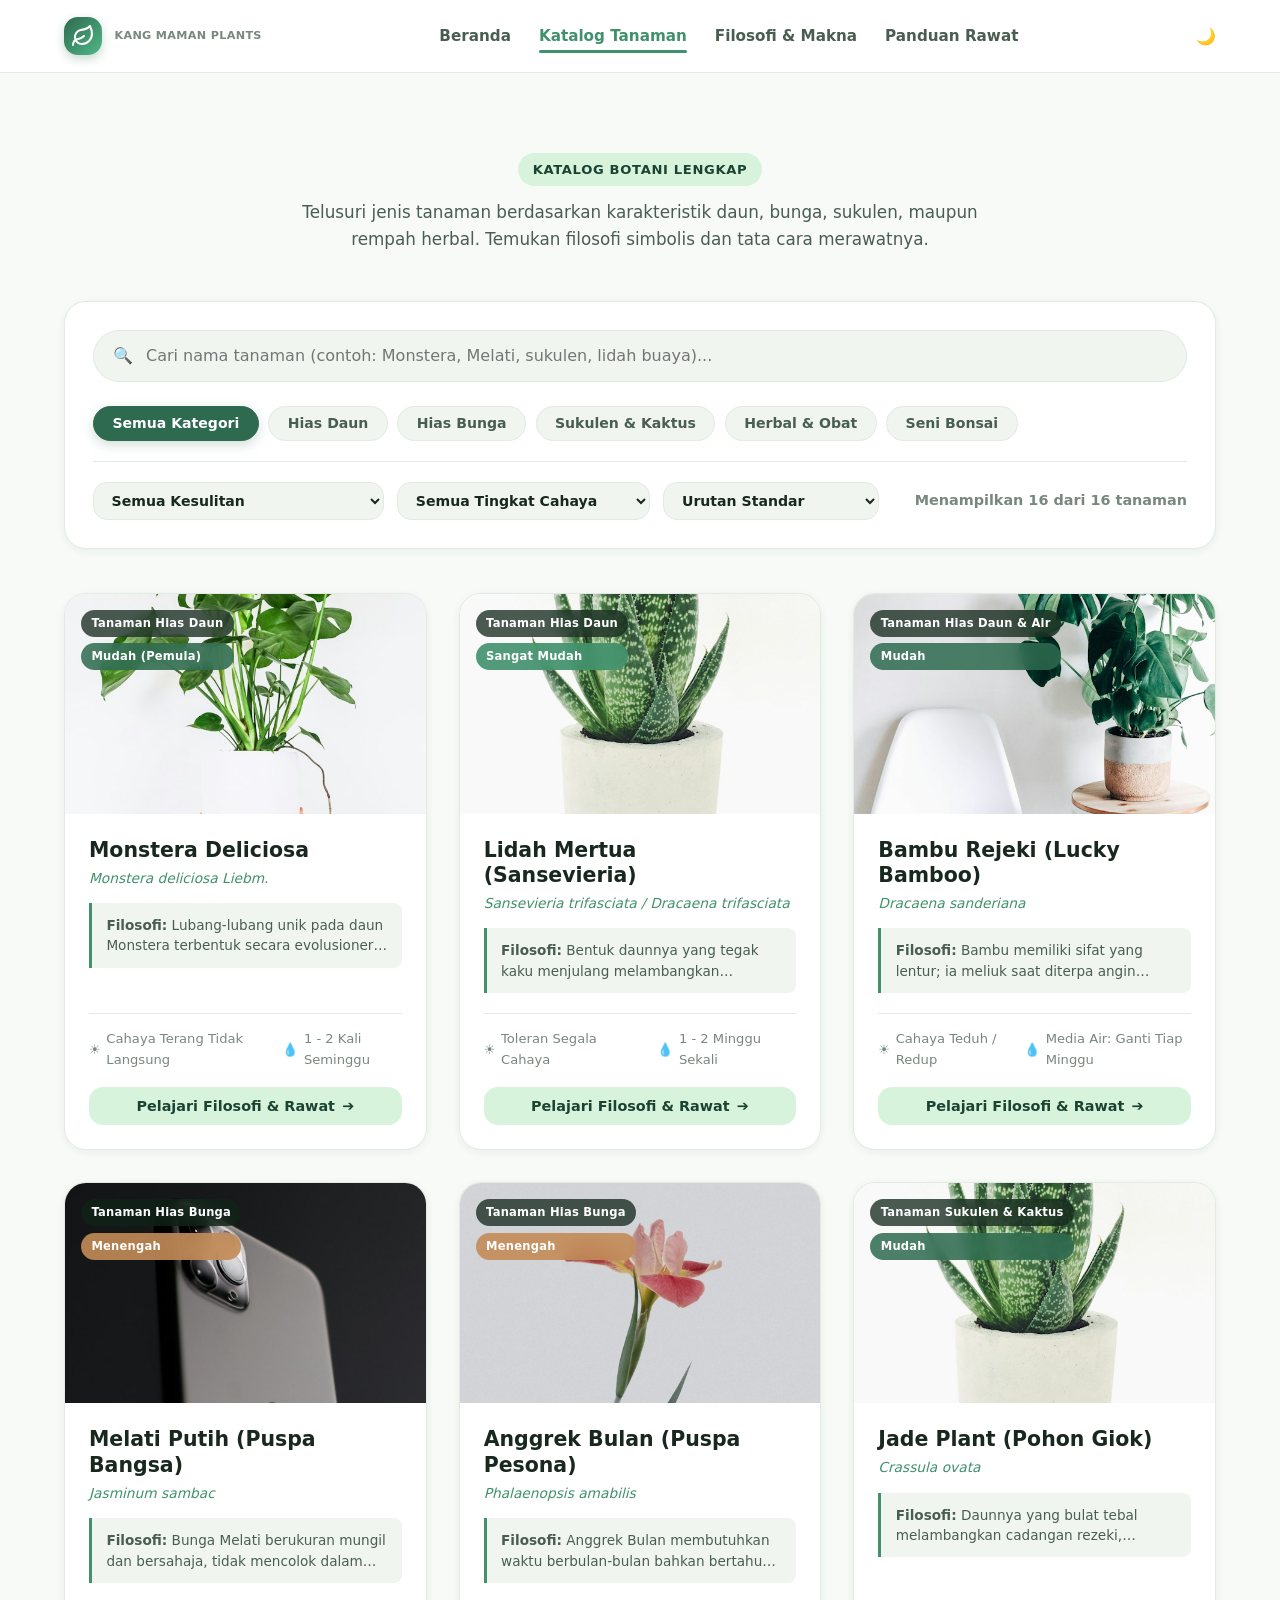
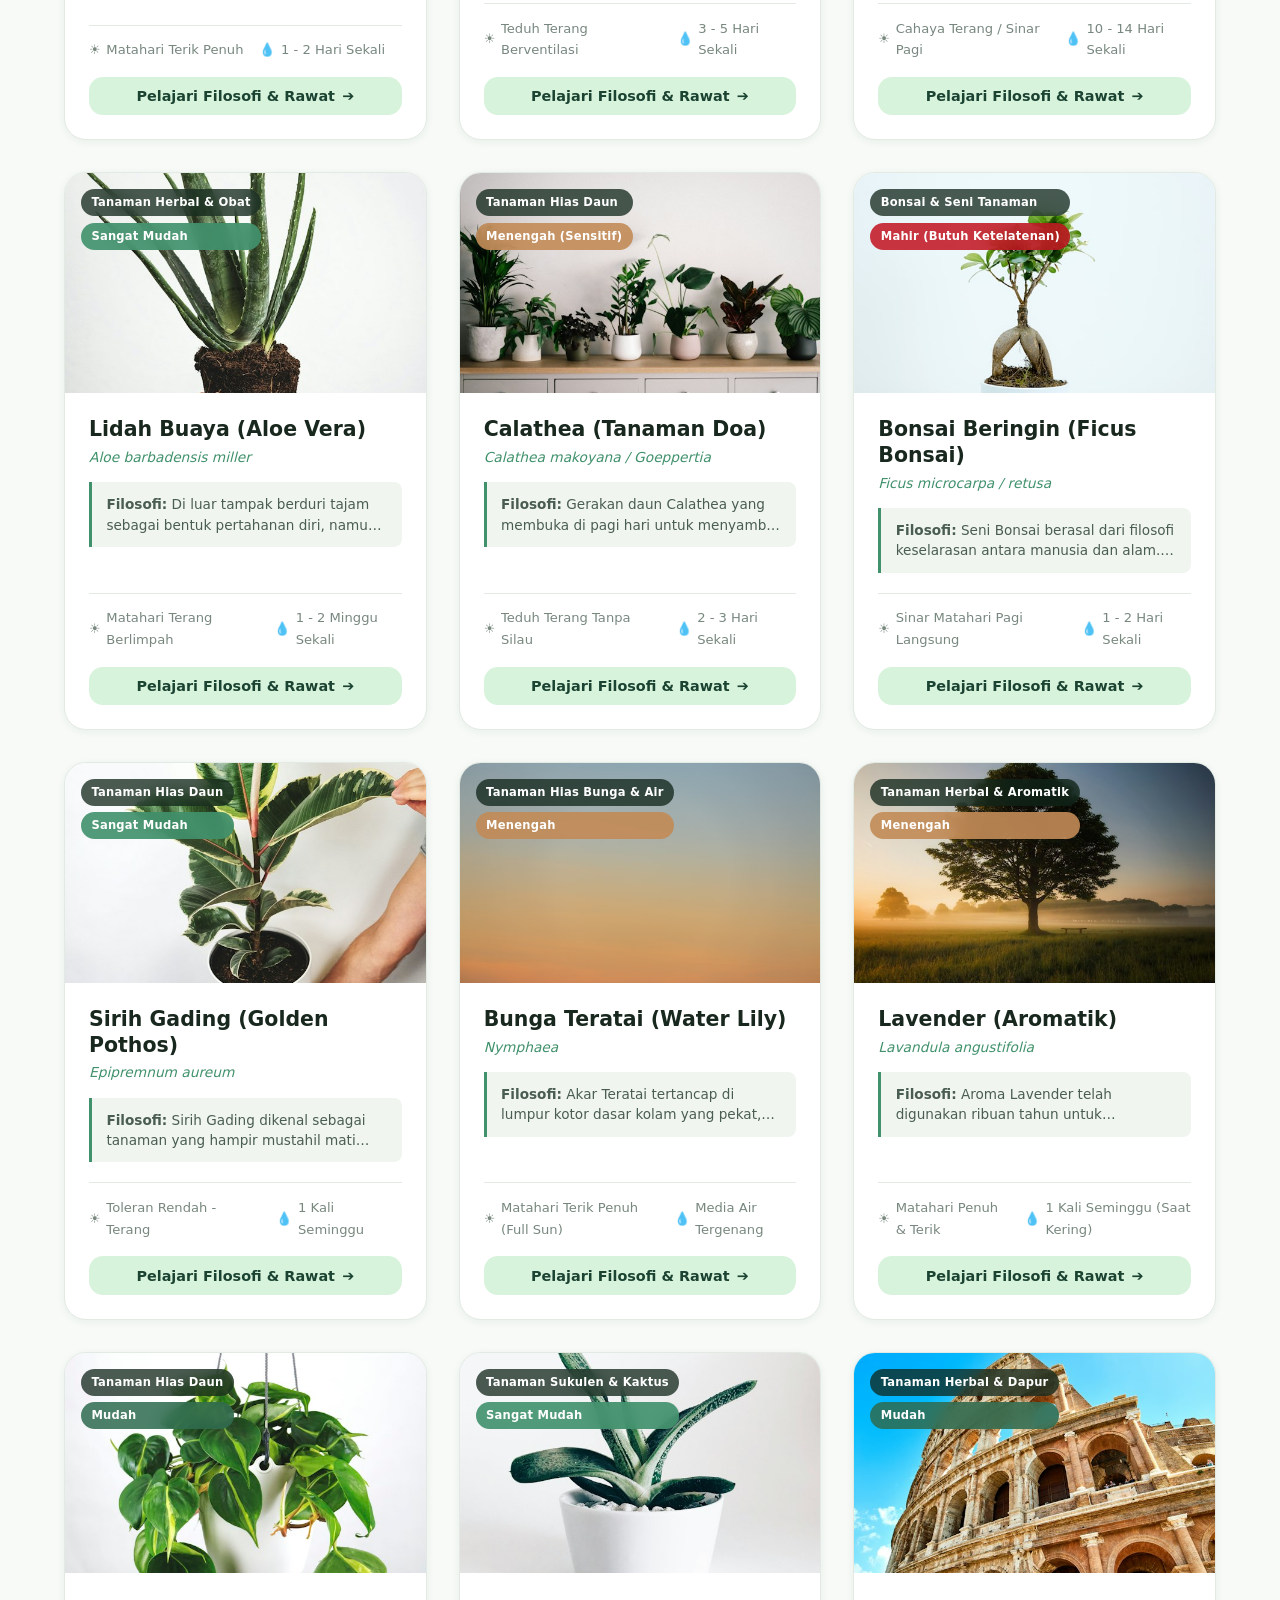
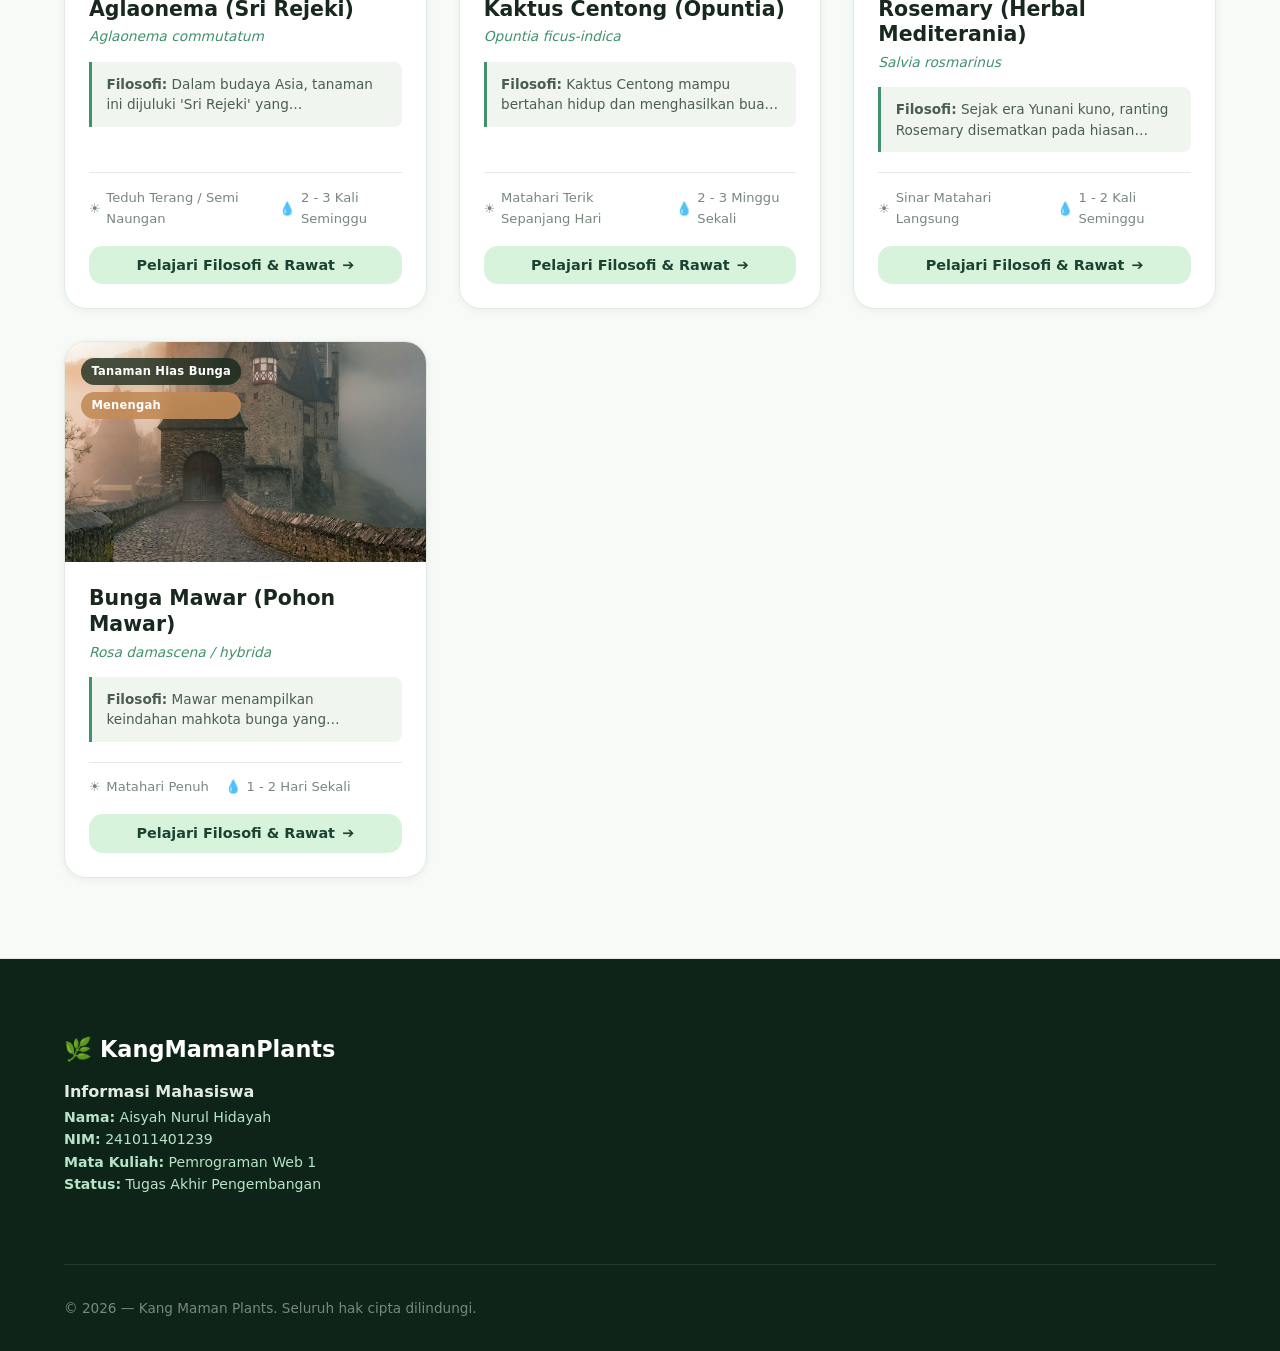
==== katalog.html @ 194f51fd "jadi href" ====
<!DOCTYPE html>
<html lang="id">
<head>
  <meta charset="UTF-8" />
  <meta name="viewport" content="width=device-width, initial-scale=1.0" />
  <meta name="author" content="Kang Maman Plants - Mahasiswa Pemrograman Web 1" />
  <title>Kang Maman Plants | Katalog Tanaman</title>
  <link rel="preconnect" href="https://fonts.googleapis.com" />
  <link rel="preconnect" href="https://fonts.gstatic.com" crossorigin />
  <link href="https://fonts.googleapis.com/css2?family=Playfair+Display:ital,wght@0,600;0,700;1,600&family=Plus+Jakarta+Sans:wght@400;500;600;700;800&display=swap" rel="stylesheet" />
  <link rel="stylesheet" href="css/style.css" />
</head>
<body>
<header class="site-header">
    <div class="container navbar">
      <!-- Logo & Brand Identitas -->
      <a href="index.html" class="brand-logo" aria-label="Beranda">
        <div class="brand-icon">
          <!-- SVG Ikon Daun Organik -->
          <svg width="24" height="24" viewBox="0 0 24 24" fill="none" stroke="currentColor" stroke-width="2" stroke-linecap="round" stroke-linejoin="round">
            <path d="M11 20A7 7 0 0 1 9.8 6.1C15.5 5 17 4.48 19 2c1 2 2 4.18 2 8 0 5.5-4.78 10-10 10Z"></path>
            <path d="M2 21c0-3 1.85-5.36 5.08-6C9.5 14.52 12 13 13 12"></path>
          </svg>
        </div>
        <!-- ini buat logo diatas kirinya -->
        <div>
          <span class="brand-text-sub">Kang Maman Plants</span>
        </div>
      </a>

      <!-- Menu Navigasi Navigasi -->
      <nav>
        <ul class="nav-links" id="nav-links">
          <li><a href="index.html" class="nav-link">Beranda</a></li>
          <li><a href="katalog.html" class="nav-link active">Katalog Tanaman</a></li>
          <li><a href="filosofi.html" class="nav-link">Filosofi & Makna</a></li>
          <li><a href="panduan.html" class="nav-link">Panduan Rawat</a></li>
        </ul>
      </nav>

      <!-- Aksi Navigasi (Tema & Counter) -->
      <div class="nav-actions">

        <!-- Tombol Ganti Tema (Dark / Light Mode) -->
        <button class="icon-btn" id="theme-toggle-btn" title="Ganti Tema Siang/Malam" aria-label="Ganti Tema">
          <span id="theme-icon">🌙</span>
        </button>

        <!-- Tombol Hamburger Mobile -->
        <button class="hamburger-btn" id="hamburger-btn" aria-label="Buka Menu Navigasi">
          <span></span>
          <span></span>
          <span></span>
        </button>
      </div>
    </div>
  </header>
  <main>
<section class="catalog-section" id="katalog">
      <div class="container">
        <div class="section-header">
          <span class="section-tag">Katalog Botani Lengkap</span>
          <p class="section-subtitle">
            Telusuri jenis tanaman berdasarkan karakteristik daun, bunga, sukulen, maupun rempah herbal. Temukan filosofi simbolis dan tata cara merawatnya.
          </p>
        </div>

        <!-- Area Kontrol & Penyaringan -->
        <div class="filter-wrapper">
          <!-- Input Pencarian Real-Time -->
          <div class="search-input-group">
            <span class="search-icon">🔍</span>
            <input 
              type="text" 
              id="search-input" 
              class="search-input" 
              placeholder="Cari nama tanaman (contoh: Monstera, Melati, sukulen, lidah buaya)..." 
              autocomplete="off"
            />
            <button class="search-clear-btn" id="search-clear-btn" title="Hapus pencarian">&times;</button>
          </div>

          <!-- Filter Kategori Tombol Pill -->
          <div class="filter-categories">
            <button class="category-pill active" data-category="semua">Semua Kategori</button>
            <button class="category-pill" data-category="daun">Hias Daun</button>
            <button class="category-pill" data-category="bunga">Hias Bunga</button>
            <button class="category-pill" data-category="sukulen">Sukulen & Kaktus</button>
            <button class="category-pill" data-category="herbal">Herbal & Obat</button>
            <button class="category-pill" data-category="bonsai">Seni Bonsai</button>
          </div>

          <!-- Dropdown Filter Tambahan -->
          <div class="filter-sub-row">
            <div class="filter-dropdowns">
              <!-- Filter Tingkat Kesulitan -->
              <select id="filter-difficulty" class="select-control" aria-label="Filter Tingkat Kesulitan">
                <option value="semua">Semua Kesulitan</option>
                <option value="sangat-mudah">Sangat Mudah (Pemula Total)</option>
                <option value="mudah">Mudah</option>
                <option value="menengah">Menengah</option>
                <option value="mahir">Mahir (Perlu Ketelatenan)</option>
              </select>

              <!-- Filter Kebutuhan Cahaya -->
              <select id="filter-light" class="select-control" aria-label="Filter Kebutuhan Cahaya">
                <option value="semua">Semua Tingkat Cahaya</option>
                <option value="teduh">Teduh / Minim Cahaya</option>
                <option value="sedang">Terang Tidak Langsung</option>
                <option value="terik">Matahari Terik Langsung</option>
              </select>

              <!-- Urutkan -->
              <select id="sort-select" class="select-control" aria-label="Urutkan Tanaman">
                <option value="default">Urutan Standar</option>
                <option value="name-asc">Nama (A - Z)</option>
                <option value="name-desc">Nama (Z - A)</option>
                <option value="difficulty">Tingkat Kemudahan</option>
              </select>
            </div>

            <!-- Penghitung Hasil -->
            <div class="results-count" id="results-count">
              Memuat data tanaman...
            </div>
          </div>
        </div>

        <!-- Grid Kartu Tanaman (Dirender Dinamis oleh JavaScript) -->
        <div class="plants-grid" id="plants-grid">
          <!-- Kartu-kartu tanaman akan dirender di sini melalui app.js -->
        </div>
      </div>
    </section>
  </main>
<footer class="site-footer">
    <div class="container">
      <div class="footer-grid">
        <div class="footer-brand">
          <h3>
            <span>🌿</span> KangMamanPlants
          </h3>
          <h4>Informasi Mahasiswa</h4>
          <p style="font-size: 0.88rem; line-height: 1.6; margin-bottom: 0.75rem;">
            <strong>Nama:</strong> Aisyah Nurul Hidayah<br />
            <strong>NIM:</strong> 241011401239<br />
            <strong>Mata Kuliah:</strong> Pemrograman Web 1<br />
            <strong>Status:</strong> Tugas Akhir Pengembangan<br />
          </p>
        </div>
      </div>
      <div class="footer-bottom">
        <p>&copy; 2026 — Kang Maman Plants. Seluruh hak cipta dilindungi.</p>
      </div>
    </div>
  </footer>
<button class="back-to-top" id="back-to-top" title="Kembali ke atas" aria-label="Kembali ke atas">
    ▲
  </button>
  <script src="js/data.js"></script>
  <script src="js/app.js"></script>
</body>
</html>
---- css/style.css ----
/* ==========================================================================
   FLORAPEDIA - STYLESHEET DESAIN UTAMA
   Tugas Akhir Mata Kuliah: Pemrograman Web 1
   Desain Orisinal: 100% Handcrafted CSS3 (Tanpa Framework Eksternal)
   ========================================================================== */

/* --- 1. CSS VARIABLES (DESIGN TOKENS) --- */
:root {
  /* Skema Warna Botanical Tropis (Light Theme) */
  --primary-900: #0f2419;
  --primary-800: #1b4332;
  --primary-700: #2d6a4f;
  --primary-600: #40916c;
  --primary-500: #52b788;
  --primary-400: #74c69d;
  --primary-200: #b7e4c7;
  --primary-100: #d8f3dc;
  --primary-50:  #eefbf2;

  --earth-warm:  #c28b57;
  --earth-light: #f3ece4;
  --accent-gold: #d4a373;

  --bg-body:     #f7faf7;
  --bg-surface:  #ffffff;
  --bg-subtle:   #f0f5f0;
  --bg-glass:    rgba(255, 255, 255, 0.88);
  --bg-overlay:  rgba(15, 36, 25, 0.65);

  --text-primary:   #19281e;
  --text-secondary: #4a5d51;
  --text-muted:     #78887e;
  --text-inverse:   #ffffff;

  --border-subtle:  #e2eae3;
  --border-strong:  #cbdcd0;

  --shadow-sm: 0 2px 8px rgba(27, 67, 50, 0.06);
  --shadow-md: 0 6px 18px rgba(27, 67, 50, 0.09);
  --shadow-lg: 0 14px 34px rgba(27, 67, 50, 0.14);
  --shadow-card-hover: 0 16px 36px rgba(45, 106, 79, 0.18);

  --radius-sm: 8px;
  --radius-md: 14px;
  --radius-lg: 22px;
  --radius-full: 9999px;

  --transition-fast: 0.18s ease;
  --transition-normal: 0.28s ease;
  --transition-slow: 0.45s cubic-bezier(0.16, 1, 0.3, 1);

  --font-main: system-ui, -apple-system, "Segoe UI", Roboto, "Helvetica Neue", Arial, sans-serif;
  --font-serif: "Georgia", "Cambria", "Times New Roman", serif;
}

/* Skema Warna Dark Theme (Malam Tropis) */
[data-theme="dark"] {
  --primary-900: #08120c;
  --primary-800: #0f2419;
  --primary-700: #1d4533;
  --primary-600: #2d6a4f;
  --primary-500: #40916c;
  --primary-400: #52b788;
  --primary-200: #74c69d;
  --primary-100: #183324;
  --primary-50:  #11251a;

  --earth-warm:  #dfa773;
  --earth-light: #2c251f;
  --accent-gold: #e2ba7e;

  --bg-body:     #0d1611;
  --bg-surface:  #14221a;
  --bg-subtle:   #1a2b22;
  --bg-glass:    rgba(20, 34, 26, 0.92);
  --bg-overlay:  rgba(0, 0, 0, 0.82);

  --text-primary:   #e9f3ec;
  --text-secondary: #a9beaf;
  --text-muted:     #789080;
  --text-inverse:   #0f2419;

  --border-subtle:  #253a2d;
  --border-strong:  #324d3d;

  --shadow-sm: 0 2px 8px rgba(0, 0, 0, 0.3);
  --shadow-md: 0 6px 18px rgba(0, 0, 0, 0.4);
  --shadow-lg: 0 14px 34px rgba(0, 0, 0, 0.55);
  --shadow-card-hover: 0 16px 36px rgba(0, 0, 0, 0.6);
}

/* --- 2. RESET & DASAR ELEMEN --- */
*, *::before, *::after {
  box-sizing: border-box;
  margin: 0;
  padding: 0;
}

html {
  scroll-behavior: smooth;
  font-size: 16px;
}

body {
  font-family: var(--font-main);
  background-color: var(--bg-body);
  color: var(--text-primary);
  line-height: 1.65;
  transition: background-color var(--transition-normal), color var(--transition-normal);
  overflow-x: hidden;
  -webkit-font-smoothing: antialiased;
}

img {
  max-width: 100%;
  height: auto;
  display: block;
}

a {
  color: inherit;
  text-decoration: none;
}

button, input, select, textarea {
  font-family: inherit;
  font-size: 1rem;
}

button {
  cursor: pointer;
  border: none;
  background: none;
  transition: all var(--transition-fast);
}

/* Container Pembatas Konten */
.container {
  width: 100%;
  max-width: 1200px;
  margin-left: auto;
  margin-right: auto;
  padding-left: 1.5rem;
  padding-right: 1.5rem;
}

/* Judul Bagian Universal */
.section-header {
  text-align: center;
  max-width: 720px;
  margin: 0 auto 3rem auto;
}

.section-tag {
  display: inline-flex;
  align-items: center;
  gap: 0.4rem;
  padding: 0.35rem 0.9rem;
  background-color: var(--primary-100);
  color: var(--primary-800);
  font-size: 0.82rem;
  font-weight: 700;
  letter-spacing: 0.05em;
  text-transform: uppercase;
  border-radius: var(--radius-full);
  margin-bottom: 0.85rem;
}

.section-title {
  font-size: 2.3rem;
  font-weight: 800;
  color: var(--text-primary);
  line-height: 1.25;
  margin-bottom: 0.85rem;
  letter-spacing: -0.02em;
}

.section-subtitle {
  font-size: 1.05rem;
  color: var(--text-secondary);
  line-height: 1.6;
}

/* --- 3. NAVBAR & HEADER --- */
.site-header {
  position: sticky;
  top: 0;
  z-index: 100;
  background-color: var(--bg-glass);
  backdrop-filter: blur(14px);
  -webkit-backdrop-filter: blur(14px);
  border-bottom: 1px solid var(--border-subtle);
  transition: background-color var(--transition-normal), border-color var(--transition-normal);
}

.navbar {
  display: flex;
  align-items: center;
  justify-content: space-between;
  height: 4.5rem;
}

.brand-logo {
  display: flex;
  align-items: center;
  gap: 0.75rem;
  font-weight: 800;
  font-size: 1.35rem;
  color: var(--primary-700);
}

.brand-icon {
  width: 2.4rem;
  height: 2.4rem;
  border-radius: var(--radius-md);
  background: linear-gradient(135deg, var(--primary-700), var(--primary-500));
  display: flex;
  align-items: center;
  justify-content: center;
  color: #ffffff;
  box-shadow: 0 4px 10px rgba(45, 106, 79, 0.25);
}

.brand-text-sub {
  display: block;
  font-size: 0.7rem;
  font-weight: 600;
  color: var(--text-muted);
  letter-spacing: 0.03em;
  text-transform: uppercase;
}

.nav-links {
  display: flex;
  align-items: center;
  gap: 1.75rem;
  list-style: none;
}

.nav-link {
  font-size: 0.95rem;
  font-weight: 600;
  color: var(--text-secondary);
  position: relative;
  padding: 0.5rem 0;
  transition: color var(--transition-fast);
}

.nav-link:hover,
.nav-link.active {
  color: var(--primary-600);
}

.nav-link::after {
  content: "";
  position: absolute;
  bottom: 0;
  left: 0;
  width: 0%;
  height: 2.5px;
  background: var(--primary-600);
  border-radius: var(--radius-full);
  transition: width var(--transition-normal);
}

.nav-link:hover::after,
.nav-link.active::after {
  width: 100%;
}

.nav-actions {
  display: flex;
  align-items: center;
  gap: 0.85rem;
}

/* Tombol Aksi Navigasi (Theme & ) */

.badge-count {
  position: absolute;
  top: -4px;
  right: -4px;
  background-color: #e63946;
  color: #ffffff;
  font-size: 0.7rem;
  font-weight: 700;
  padding: 0.15rem 0.45rem;
  border-radius: var(--radius-full);
  min-width: 18px;
  text-align: center;
  border: 2px solid var(--bg-surface);
}

.hamburger-btn {
  display: none;
  flex-direction: column;
  gap: 5px;
  width: 2.6rem;
  height: 2.6rem;
  align-items: center;
  justify-content: center;
  border-radius: var(--radius-md);
  background-color: var(--bg-subtle);
}

.hamburger-btn span {
  width: 20px;
  height: 2px;
  background-color: var(--text-primary);
  border-radius: 2px;
  transition: all var(--transition-normal);
}

/* --- 4. HERO SECTION --- */
.hero-section {
  position: relative;
  padding: 5rem 0 4rem 0;
  background: radial-gradient(circle at 80% 20%, var(--primary-50) 0%, transparent 60%);
  overflow: hidden;
}

.hero-grid {
  display: grid;
  grid-template-columns: 1.15fr 0.85fr;
  align-items: center;
  gap: 3.5rem;
}

.hero-badge {
  display: inline-flex;
  align-items: center;
  gap: 0.5rem;
  background-color: var(--primary-100);
  color: var(--primary-800);
  padding: 0.45rem 1.1rem;
  border-radius: var(--radius-full);
  font-size: 0.85rem;
  font-weight: 700;
  margin-bottom: 1.5rem;
}

.hero-title {
  font-size: 3.2rem;
  font-weight: 800;
  line-height: 1.18;
  letter-spacing: -0.03em;
  margin-bottom: 1.25rem;
  color: var(--text-primary);
}

.hero-title span {
  color: var(--primary-700);
  position: relative;
  display: inline-block;
}

.hero-title span::after {
  content: "";
  position: absolute;
  bottom: 8px;
  left: 0;
  width: 100%;
  height: 10px;
  background-color: var(--primary-200);
  z-index: -1;
  opacity: 0.55;
  border-radius: 4px;
}


.hero-cta-group {
  display: flex;
  align-items: center;
  gap: 1.25rem;
  margin-bottom: 2.75rem;
  flex-wrap: wrap;
}

/* Tombol Utama & Sekunder */
.btn {
  display: inline-flex;
  align-items: center;
  justify-content: center;
  gap: 0.65rem;
  padding: 0.85rem 1.75rem;
  font-size: 0.98rem;
  font-weight: 700;
  border-radius: var(--radius-full);
  transition: all var(--transition-fast);
}

.btn-primary {
  background: linear-gradient(135deg, var(--primary-700), var(--primary-600));
  color: #ffffff;
  box-shadow: 0 6px 18px rgba(45, 106, 79, 0.28);
}

.btn-primary:hover {
  background: linear-gradient(135deg, var(--primary-800), var(--primary-700));
  box-shadow: 0 8px 24px rgba(45, 106, 79, 0.38);
  transform: translateY(-2px);
}

.btn-secondary {
  background-color: var(--bg-surface);
  color: var(--text-primary);
  border: 1.5px solid var(--border-strong);
}

.btn-secondary:hover {
  background-color: var(--bg-subtle);
  border-color: var(--primary-600);
  color: var(--primary-700);
  transform: translateY(-2px);
}

/* Statistik Hero */
.hero-stats {
  display: grid;
  grid-template-columns: repeat(3, 1fr);
  gap: 1.5rem;
  padding-top: 1.75rem;
  border-top: 1px solid var(--border-subtle);
}

.stat-item h3 {
  font-size: 1.85rem;
  font-weight: 800;
  color: var(--primary-700);
  line-height: 1.1;
}

.stat-item p {
  font-size: 0.85rem;
  color: var(--text-muted);
  font-weight: 600;
  margin-top: 0.2rem;
}

/* Kartu Visual Hero Kanan */
.hero-visual-card {
  position: relative;
}

.hero-main-card {
  background-color: var(--bg-surface);
  border-radius: var(--radius-lg);
  padding: 1.5rem;
  box-shadow: var(--shadow-lg);
  border: 1px solid var(--border-subtle);
  position: relative;
  z-index: 2;
  overflow: hidden;
}

.hero-main-card img {
  border-radius: var(--radius-md);
  width: 100%;
  height: 340px;
  object-fit: cover;
  transition: transform var(--transition-slow);
}

.hero-main-card:hover img {
  transform: scale(1.03);
}

.hero-card-caption {
  margin-top: 1.25rem;
}

.hero-card-caption h4 {
  font-size: 1.15rem;
  font-weight: 700;
  color: var(--text-primary);
}

.hero-card-caption p {
  font-size: 0.9rem;
  color: var(--text-secondary);
  font-style: italic;
  margin-top: 0.25rem;
}

.hero-badge-float {
  position: absolute;
  bottom: -15px;
  right: -15px;
  background: var(--bg-surface);
  padding: 0.9rem 1.25rem;
  border-radius: var(--radius-md);
  box-shadow: var(--shadow-lg);
  display: flex;
  align-items: center;
  gap: 0.75rem;
  border: 1px solid var(--border-subtle);
  z-index: 3;
}

.badge-float-icon {
  width: 2.2rem;
  height: 2.2rem;
  background-color: var(--primary-100);
  color: var(--primary-800);
  border-radius: var(--radius-sm);
  display: flex;
  align-items: center;
  justify-content: center;
}

.hero-badge-float strong {
  display: block;
  font-size: 0.9rem;
  color: var(--text-primary);
}

.hero-badge-float span {
  font-size: 0.78rem;
  color: var(--text-muted);
}

/* --- 5. FILOSOFI OF THE DAY (QUOTE BANNER) --- */
.quote-banner-section {
  padding: 2.5rem 0;
}

.quote-banner-card {
  background: linear-gradient(135deg, var(--primary-800), var(--primary-900));
  color: #ffffff;
  border-radius: var(--radius-lg);
  padding: 2.5rem 3rem;
  position: relative;
  overflow: hidden;
  box-shadow: var(--shadow-md);
}

.quote-banner-card::before {
  content: "“";
  font-family: var(--font-serif);
  position: absolute;
  top: -20px;
  right: 25px;
  font-size: 11rem;
  color: rgba(255, 255, 255, 0.05);
  line-height: 1;
  pointer-events: none;
}

.quote-tag {
  display: inline-block;
  font-size: 0.8rem;
  letter-spacing: 0.1em;
  text-transform: uppercase;
  color: var(--primary-200);
  font-weight: 700;
  margin-bottom: 0.85rem;
}

.quote-text {
  font-family: var(--font-serif);
  font-size: 1.4rem;
  line-height: 1.55;
  font-style: italic;
  margin-bottom: 1.25rem;
  color: #f7faf7;
  max-width: 900px;
}

.quote-footer {
  display: flex;
  align-items: center;
  justify-content: space-between;
  flex-wrap: wrap;
  gap: 1rem;
}

.quote-author {
  font-size: 0.92rem;
  color: var(--primary-200);
  font-weight: 600;
}

.quote-shuffle-btn {
  background-color: rgba(255, 255, 255, 0.14);
  color: #ffffff;
  padding: 0.5rem 1rem;
  border-radius: var(--radius-full);
  font-size: 0.82rem;
  font-weight: 600;
  display: inline-flex;
  align-items: center;
  gap: 0.45rem;
  border: 1px solid rgba(255, 255, 255, 0.25);
}

.quote-shuffle-btn:hover {
  background-color: rgba(255, 255, 255, 0.25);
  transform: translateY(-1px);
}

/* --- 6. KATALOG TANAMAN (FILTER & SEARCH) --- */
.catalog-section {
  padding: 5rem 0;
}

.filter-wrapper {
  background-color: var(--bg-surface);
  border: 1px solid var(--border-subtle);
  border-radius: var(--radius-lg);
  padding: 1.75rem;
  margin-bottom: 2.75rem;
  box-shadow: var(--shadow-sm);
}

.search-input-group {
  position: relative;
  margin-bottom: 1.5rem;
}

.search-icon {
  position: absolute;
  left: 1.25rem;
  top: 50%;
  transform: translateY(-50%);
  color: var(--text-muted);
}

.search-input {
  width: 100%;
  padding: 0.95rem 3rem 0.95rem 3.25rem;
  background-color: var(--bg-subtle);
  border: 1.5px solid var(--border-subtle);
  border-radius: var(--radius-full);
  color: var(--text-primary);
  font-size: 1rem;
  transition: all var(--transition-fast);
}

.search-input:focus {
  outline: none;
  background-color: var(--bg-surface);
  border-color: var(--primary-600);
  box-shadow: 0 0 0 4px var(--primary-100);
}

.search-clear-btn {
  position: absolute;
  right: 1.25rem;
  top: 50%;
  transform: translateY(-50%);
  color: var(--text-muted);
  display: none;
  font-size: 1.2rem;
}

.filter-categories {
  display: flex;
  align-items: center;
  gap: 0.6rem;
  flex-wrap: wrap;
  margin-bottom: 1.25rem;
}

.category-pill {
  padding: 0.55rem 1.15rem;
  border-radius: var(--radius-full);
  font-size: 0.88rem;
  font-weight: 600;
  background-color: var(--bg-subtle);
  color: var(--text-secondary);
  border: 1px solid var(--border-subtle);
  transition: all var(--transition-fast);
}

.category-pill:hover {
  background-color: var(--primary-50);
  color: var(--primary-700);
  border-color: var(--primary-200);
}

.category-pill.active {
  background-color: var(--primary-700);
  color: #ffffff;
  border-color: var(--primary-700);
  box-shadow: 0 4px 12px rgba(45, 106, 79, 0.22);
}

.filter-sub-row {
  display: flex;
  align-items: center;
  justify-content: space-between;
  flex-wrap: wrap;
  gap: 1rem;
  padding-top: 1.25rem;
  border-top: 1px solid var(--border-subtle);
}

.filter-dropdowns {
  display: flex;
  align-items: center;
  gap: 0.85rem;
  flex-wrap: wrap;
}

.select-control {
  padding: 0.55rem 1.25rem 0.55rem 0.85rem;
  border-radius: var(--radius-md);
  background-color: var(--bg-subtle);
  border: 1px solid var(--border-subtle);
  color: var(--text-primary);
  font-size: 0.88rem;
  font-weight: 600;
  outline: none;
  cursor: pointer;
}

.select-control:focus {
  border-color: var(--primary-600);
}

.results-count {
  font-size: 0.9rem;
  color: var(--text-muted);
  font-weight: 600;
}

/* GRID KARTU TANAMAN */
.plants-grid {
  display: grid;
  grid-template-columns: repeat(auto-fill, minmax(320px, 1fr));
  gap: 2rem;
}

.plant-card {
  background-color: var(--bg-surface);
  border-radius: var(--radius-lg);
  border: 1px solid var(--border-subtle);
  box-shadow: var(--shadow-sm);
  overflow: hidden;
  display: flex;
  flex-direction: column;
  transition: transform var(--transition-fast), box-shadow var(--transition-fast), border-color var(--transition-fast);
  position: relative;
}

.plant-card:hover {
  transform: translateY(-6px);
  box-shadow: var(--shadow-card-hover);
  border-color: var(--primary-400);
}

.plant-card-media {
  position: relative;
  width: 100%;
  height: 220px;
  overflow: hidden;
  background-color: var(--bg-subtle);
}

.plant-card-media img {
  width: 100%;
  height: 100%;
  object-fit: cover;
  transition: transform var(--transition-slow);
}

.plant-card:hover .plant-card-media img {
  transform: scale(1.06);
}

.plant-card-badges {
  position: absolute;
  top: 1rem;
  left: 1rem;
  display: flex;
  flex-direction: column;
  gap: 0.4rem;
  z-index: 2;
}

.badge-tag {
  font-size: 0.72rem;
  font-weight: 700;
  padding: 0.25rem 0.65rem;
  border-radius: var(--radius-full);
  letter-spacing: 0.02em;
  backdrop-filter: blur(8px);
}

.badge-category {
  background-color: rgba(15, 36, 25, 0.75);
  color: #ffffff;
}

.badge-diff-mudah {
  background-color: rgba(45, 106, 79, 0.85);
  color: #ffffff;
}

.badge-diff-sangat-mudah {
  background-color: rgba(64, 145, 108, 0.9);
  color: #ffffff;
}

.badge-diff-menengah {
  background-color: rgba(194, 139, 87, 0.9);
  color: #ffffff;
}

.badge-diff-mahir {
  background-color: rgba(193, 18, 31, 0.85);
  color: #ffffff;
}

.btn-bookmark {
  position: absolute;
  top: 1rem;
  right: 1rem;
  width: 2.3rem;
  height: 2.3rem;
  border-radius: var(--radius-full);
  background-color: rgba(255, 255, 255, 0.88);
  backdrop-filter: blur(8px);
  color: var(--text-muted);
  display: flex;
  align-items: center;
  justify-content: center;
  z-index: 2;
  box-shadow: 0 4px 10px rgba(0, 0, 0, 0.15);
}

.btn-bookmark:hover {
  color: #e63946;
  transform: scale(1.1);
}

.btn-bookmark.bookmarked {
  color: #e63946;
  background-color: #ffffff;
}

.plant-card-body {
  padding: 1.5rem;
  display: flex;
  flex-direction: column;
  flex: 1;
}

.plant-card-name {
  font-size: 1.28rem;
  font-weight: 800;
  color: var(--text-primary);
  line-height: 1.25;
  margin-bottom: 0.2rem;
}

.plant-card-scientific {
  font-size: 0.86rem;
  color: var(--primary-600);
  font-style: italic;
  font-weight: 500;
  margin-bottom: 0.85rem;
}

.plant-philosophy-preview {
  background-color: var(--bg-subtle);
  border-left: 3px solid var(--primary-600);
  padding: 0.75rem 0.9rem;
  border-radius: 0 var(--radius-sm) var(--radius-sm) 0;
  margin-bottom: 1.25rem;
}

.plant-philosophy-preview p {
  font-size: 0.85rem;
  color: var(--text-secondary);
  line-height: 1.5;
  display: -webkit-box;
  -webkit-line-clamp: 2;
  -webkit-box-orient: vertical;
  overflow: hidden;
}

.plant-specs-row {
  display: flex;
  align-items: center;
  gap: 1rem;
  font-size: 0.82rem;
  color: var(--text-muted);
  margin-top: auto;
  padding-top: 0.85rem;
  border-top: 1px solid var(--border-subtle);
}

.spec-chip {
  display: flex;
  align-items: center;
  gap: 0.35rem;
}

.plant-card-footer {
  margin-top: 1rem;
}

.btn-detail {
  width: 100%;
  padding: 0.7rem;
  border-radius: var(--radius-md);
  background-color: var(--primary-100);
  color: var(--primary-800);
  font-weight: 700;
  font-size: 0.9rem;
  display: flex;
  align-items: center;
  justify-content: center;
  gap: 0.45rem;
}

.btn-detail:hover {
  background-color: var(--primary-700);
  color: #ffffff;
}

/* State Jika Tanaman Tidak Ditemukan */
.empty-state {
  grid-column: 1 / -1;
  text-align: center;
  padding: 4rem 1.5rem;
  background-color: var(--bg-surface);
  border-radius: var(--radius-lg);
  border: 1px dashed var(--border-strong);
}

.empty-state-icon {
  font-size: 3rem;
  margin-bottom: 1rem;
}

.empty-state h3 {
  font-size: 1.35rem;
  color: var(--text-primary);
  margin-bottom: 0.5rem;
}

.empty-state p {
  color: var(--text-muted);
  max-width: 480px;
  margin: 0 auto 1.5rem auto;
}

/* --- 7. SECTION FILOSOFI TANAMAN & KEARIFAN HIDUP --- */
.philosophy-section {
  padding: 5rem 0;
  background-color: var(--bg-subtle);
}

.philosophy-grid {
  display: grid;
  grid-template-columns: repeat(auto-fit, minmax(320px, 1fr));
  gap: 2rem;
}

.philosophy-card {
  background-color: var(--bg-surface);
  border-radius: var(--radius-lg);
  padding: 2.25rem 2rem;
  border: 1px solid var(--border-subtle);
  box-shadow: var(--shadow-sm);
  display: flex;
  flex-direction: column;
  position: relative;
  transition: transform var(--transition-fast), box-shadow var(--transition-fast);
}

.philosophy-card:hover {
  transform: translateY(-5px);
  box-shadow: var(--shadow-md);
  border-color: var(--primary-400);
}

.philosophy-icon-wrap {
  width: 3.5rem;
  height: 3.5rem;
  border-radius: var(--radius-md);
  background-color: var(--primary-100);
  color: var(--primary-800);
  display: flex;
  align-items: center;
  justify-content: center;
  font-size: 1.6rem;
  margin-bottom: 1.5rem;
}

.philosophy-card h3 {
  font-size: 1.35rem;
  font-weight: 800;
  margin-bottom: 0.75rem;
  color: var(--text-primary);
}

.philosophy-card p {
  font-size: 0.95rem;
  color: var(--text-secondary);
  line-height: 1.7;
}

.philosophy-quote-highlight {
  margin-top: 1.5rem;
  padding-top: 1.25rem;
  border-top: 1px solid var(--border-subtle);
  font-family: var(--font-serif);
  font-style: italic;
  font-size: 0.92rem;
  color: var(--primary-700);
}

/* --- 8. PANDUAN RAWAT & 4 PILAR BOTANI --- */

.pillars-grid {
  display: grid;
  grid-template-columns: repeat(auto-fit, minmax(260px, 1fr));
  gap: 1.5rem;
  margin-bottom: 3.5rem;
}

.pillar-card {
  background-color: var(--bg-surface);
  border: 1px solid var(--border-subtle);
  border-radius: var(--radius-md);
  padding: 1.75rem;
  position: relative;
  box-shadow: var(--shadow-sm);
}

.pillar-num {
  font-size: 2.5rem;
  font-weight: 900;
  color: var(--primary-200);
  line-height: 1;
  margin-bottom: 0.85rem;
}

.pillar-card h3 {
  font-size: 1.15rem;
  font-weight: 700;
  margin-bottom: 0.65rem;
  color: var(--text-primary);
}

.pillar-card p {
  font-size: 0.88rem;
  color: var(--text-secondary);
  line-height: 1.6;
}

/* Tabel Diagnostik Gejala Tanaman */
.diagnosis-container {
  background-color: var(--bg-surface);
  border: 1px solid var(--border-subtle);
  border-radius: var(--radius-lg);
  padding: 2rem;
  box-shadow: var(--shadow-sm);
}

.diagnosis-container h3 {
  font-size: 1.35rem;
  font-weight: 800;
  margin-bottom: 0.5rem;
  color: var(--text-primary);
}

.diagnosis-container p {
  font-size: 0.95rem;
  color: var(--text-muted);
  margin-bottom: 1.5rem;
}

.table-responsive {
  width: 100%;
  overflow-x: auto;
}

.diagnosis-table {
  width: 100%;
  border-collapse: collapse;
  text-align: left;
  font-size: 0.92rem;
}

.diagnosis-table th {
  background-color: var(--bg-subtle);
  padding: 1rem 1.25rem;
  font-weight: 700;
  color: var(--text-primary);
  border-bottom: 2px solid var(--border-strong);
}

.diagnosis-table td {
  padding: 1rem 1.25rem;
  border-bottom: 1px solid var(--border-subtle);
  color: var(--text-secondary);
  vertical-align: top;
}

.diagnosis-table tr:hover td {
  background-color: var(--bg-subtle);
}

.badge-status {
  display: inline-block;
  padding: 0.2rem 0.6rem;
  border-radius: var(--radius-full);
  font-size: 0.75rem;
  font-weight: 700;
}

.badge-status.warning {
  background-color: #ffeaa7;
  color: #b7791f;
}

.badge-status.danger {
  background-color: #ffcccc;
  color: #c53030;
}

.badge-status.info {
  background-color: #dbeafe;
  color: #1d4ed8;
}

/* --- 13. MODAL DIALOG DETAIL TANAMAN --- */
.modal-overlay {
  position: fixed;
  inset: 0;
  background-color: var(--bg-overlay);
  backdrop-filter: blur(8px);
  -webkit-backdrop-filter: blur(8px);
  z-index: 1000;
  display: none;
  align-items: center;
  justify-content: center;
  padding: 1.5rem;
  opacity: 0;
  transition: opacity var(--transition-normal);
}

.modal-overlay.active {
  display: flex;
  opacity: 1;
}

.modal-container {
  background-color: var(--bg-surface);
  border-radius: var(--radius-lg);
  width: 100%;
  max-width: 860px;
  max-height: 90vh;
  overflow-y: auto;
  box-shadow: var(--shadow-lg);
  position: relative;
  border: 1px solid var(--border-subtle);
  transform: translateY(20px);
  transition: transform var(--transition-normal);
}

.modal-overlay.active .modal-container {
  transform: translateY(0);
}

.modal-close-btn {
  position: absolute;
  top: 1.25rem;
  right: 1.25rem;
  width: 2.4rem;
  height: 2.4rem;
  border-radius: var(--radius-full);
  background-color: rgba(0, 0, 0, 0.5);
  color: #ffffff;
  display: flex;
  align-items: center;
  justify-content: center;
  font-size: 1.2rem;
  z-index: 10;
  transition: all var(--transition-fast);
}

.modal-close-btn:hover {
  background-color: #000000;
  transform: rotate(90deg);
}

.modal-hero {
  position: relative;
  height: 320px;
  width: 100%;
  overflow: hidden;
}

.modal-hero img {
  width: 100%;
  height: 100%;
  object-fit: cover;
}

.modal-hero-overlay {
  position: absolute;
  inset: 0;
  background: linear-gradient(to top, rgba(15, 36, 25, 0.9) 0%, transparent 60%);
  display: flex;
  align-items: flex-end;
  padding: 2rem;
}

.modal-title-group h2 {
  color: #ffffff;
  font-size: 2rem;
  font-weight: 800;
  line-height: 1.2;
}

.modal-title-group p {
  color: var(--primary-200);
  font-style: italic;
  font-size: 1rem;
}

.modal-content-body {
  padding: 2rem;
}

.modal-tabs {
  display: flex;
  gap: 0.75rem;
  border-bottom: 2px solid var(--border-subtle);
  margin-bottom: 1.75rem;
  overflow-x: auto;
}

.modal-tab-btn {
  padding: 0.65rem 1.25rem;
  font-size: 0.95rem;
  font-weight: 700;
  color: var(--text-muted);
  border-bottom: 3px solid transparent;
  margin-bottom: -2px;
  white-space: nowrap;
}

.modal-tab-btn.active {
  color: var(--primary-700);
  border-bottom-color: var(--primary-700);
}

.modal-tab-pane {
  display: none;
}

.modal-tab-pane.active {
  display: block;
}

/* Tab Filosofi */
.modal-philosophy-card {
  background-color: var(--primary-50);
  border-left: 4px solid var(--primary-600);
  padding: 1.5rem;
  border-radius: 0 var(--radius-md) var(--radius-md) 0;
  margin-bottom: 1.5rem;
}

.modal-philosophy-card h4 {
  color: var(--primary-800);
  font-size: 1.15rem;
  margin-bottom: 0.6rem;
  display: flex;
  align-items: center;
  gap: 0.5rem;
}

.modal-philosophy-card p {
  color: var(--text-secondary);
  font-size: 1rem;
  line-height: 1.7;
}



/* Troubleshooting Card */
.troubleshoot-box {
  background-color: #fff9db;
  border-left: 4px solid #f59f00;
  padding: 1.25rem;
  border-radius: 0 var(--radius-md) var(--radius-md) 0;
}

[data-theme="dark"] .troubleshoot-box {
  background-color: #2b2613;
}

.troubleshoot-box h5 {
  color: #d97706;
  font-size: 0.95rem;
  font-weight: 700;
  margin-bottom: 0.4rem;
}

.troubleshoot-box p {
  font-size: 0.9rem;
  color: var(--text-primary);
  line-height: 1.6;
}

/* --- 14. TOAST NOTIFICATION & BACK TO TOP --- */
.toast-notification {
  position: fixed;
  bottom: 2rem;
  right: 2rem;
  background-color: var(--primary-800);
  color: #ffffff;
  padding: 1rem 1.5rem;
  border-radius: var(--radius-md);
  box-shadow: var(--shadow-lg);
  display: flex;
  align-items: center;
  gap: 0.75rem;
  font-size: 0.92rem;
  font-weight: 600;
  z-index: 2000;
  transform: translateY(120%);
  transition: transform var(--transition-normal);
}

.toast-notification.show {
  transform: translateY(0);
}

.back-to-top {
  position: fixed;
  bottom: 2rem;
  left: 2rem;
  width: 2.8rem;
  height: 2.8rem;
  border-radius: var(--radius-full);
  background-color: var(--primary-700);
  color: #ffffff;
  display: flex;
  align-items: center;
  justify-content: center;
  box-shadow: var(--shadow-md);
  z-index: 99;
  opacity: 0;
  visibility: hidden;
  transition: all var(--transition-fast);
}

.back-to-top.show {
  opacity: 1;
  visibility: visible;
}

.back-to-top:hover {
  background-color: var(--primary-800);
  transform: translateY(-3px);
}

/* --- 15. FOOTER MAHASISWA & AKADEMIK --- */
.site-footer {
  background-color: var(--primary-900);
  color: #e2eae3;
  padding: 4.5rem 0 2rem 0;
  border-top: 1px solid var(--border-subtle);
}

.footer-grid {
  display: grid;
  grid-template-columns: 1.5fr 1fr 1fr 1.25fr;
  gap: 3rem;
  margin-bottom: 3.5rem;
}

.footer-brand h3 {
  font-size: 1.4rem;
  font-weight: 800;
  color: #ffffff;
  margin-bottom: 0.75rem;
  display: flex;
  align-items: center;
  gap: 0.5rem;
}

.footer-brand p {
  font-size: 0.9rem;
  color: var(--primary-200);
  line-height: 1.65;
  margin-bottom: 1.25rem;
}

.academic-badge {
  background-color: rgba(255, 255, 255, 0.08);
  border: 1px solid rgba(255, 255, 255, 0.15);
  border-radius: var(--radius-md);
  padding: 0.85rem 1rem;
  font-size: 0.82rem;
}

.academic-badge strong {
  display: block;
  color: #ffffff;
  margin-bottom: 0.2rem;
}

.footer-col h4 {
  font-size: 1.05rem;
  font-weight: 700;
  color: #ffffff;
  margin-bottom: 1.25rem;
  position: relative;
  padding-bottom: 0.5rem;
}

.footer-col h4::after {
  content: "";
  position: absolute;
  bottom: 0;
  left: 0;
  width: 32px;
  height: 2px;
  background-color: var(--primary-400);
}

.footer-links {
  list-style: none;
  display: flex;
  flex-direction: column;
  gap: 0.65rem;
}

.footer-links a {
  font-size: 0.9rem;
  color: var(--primary-200);
  transition: color var(--transition-fast);
}

.footer-links a:hover {
  color: #ffffff;
  padding-left: 4px;
}

.footer-bottom {
  padding-top: 2rem;
  border-top: 1px solid rgba(255, 255, 255, 0.1);
  display: flex;
  align-items: center;
  justify-content: space-between;
  font-size: 0.85rem;
  color: var(--text-muted);
  flex-wrap: wrap;
  gap: 1rem;
}

/* --- 16. RESPONSIVE MEDIA QUERIES --- */
@media (max-width: 992px) {
  .hero-grid {
    grid-template-columns: 1fr;
    gap: 3rem;
  }
  .hero-visual-card {
    max-width: 520px;
    margin: 0 auto;
  }
  .calc-grid {
    grid-template-columns: 1fr;
  }
  .footer-grid {
    grid-template-columns: 1fr 1fr;
    gap: 2.5rem;
  }

}

@media (max-width: 768px) {
  .hero-title {
    font-size: 2.4rem;
  }
  .section-title {
    font-size: 1.85rem;
  }
  .quote-banner-card {
    padding: 2rem 1.5rem;
  }
  .quote-text {
    font-size: 1.15rem;
  }
  .nav-links {
    position: fixed;
    top: 4.5rem;
    left: 0;
    right: 0;
    background-color: var(--bg-surface);
    flex-direction: column;
    padding: 2rem 1.5rem;
    gap: 1.25rem;
    border-bottom: 1px solid var(--border-subtle);
    box-shadow: var(--shadow-lg);
    display: none;
  }
  .nav-links.open {
    display: flex;
  }
  .hamburger-btn {
    display: flex;
  }
  .hero-stats {
    grid-template-columns: 1fr;
    gap: 1rem;
  }
  .footer-grid {
    grid-template-columns: 1fr;
  }
  .footer-bottom {
    flex-direction: column;
    text-align: center;
  }
}
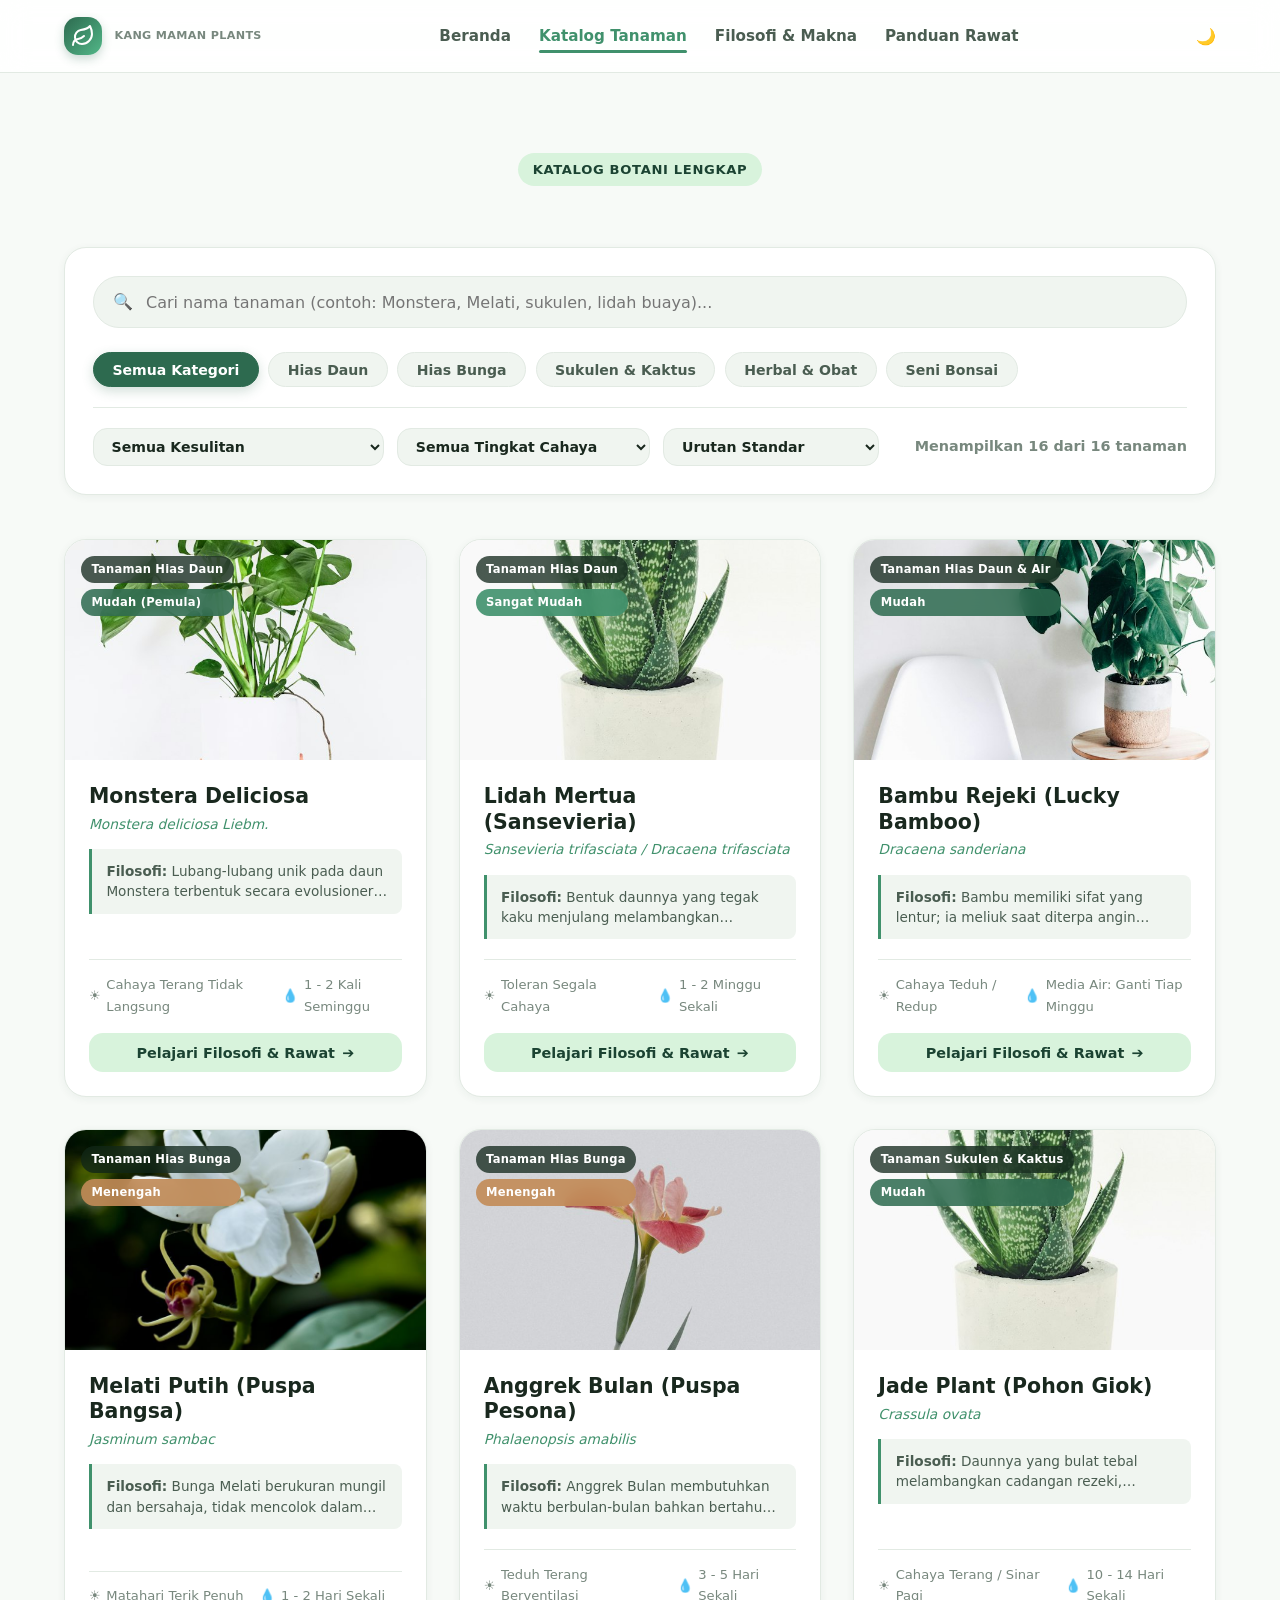
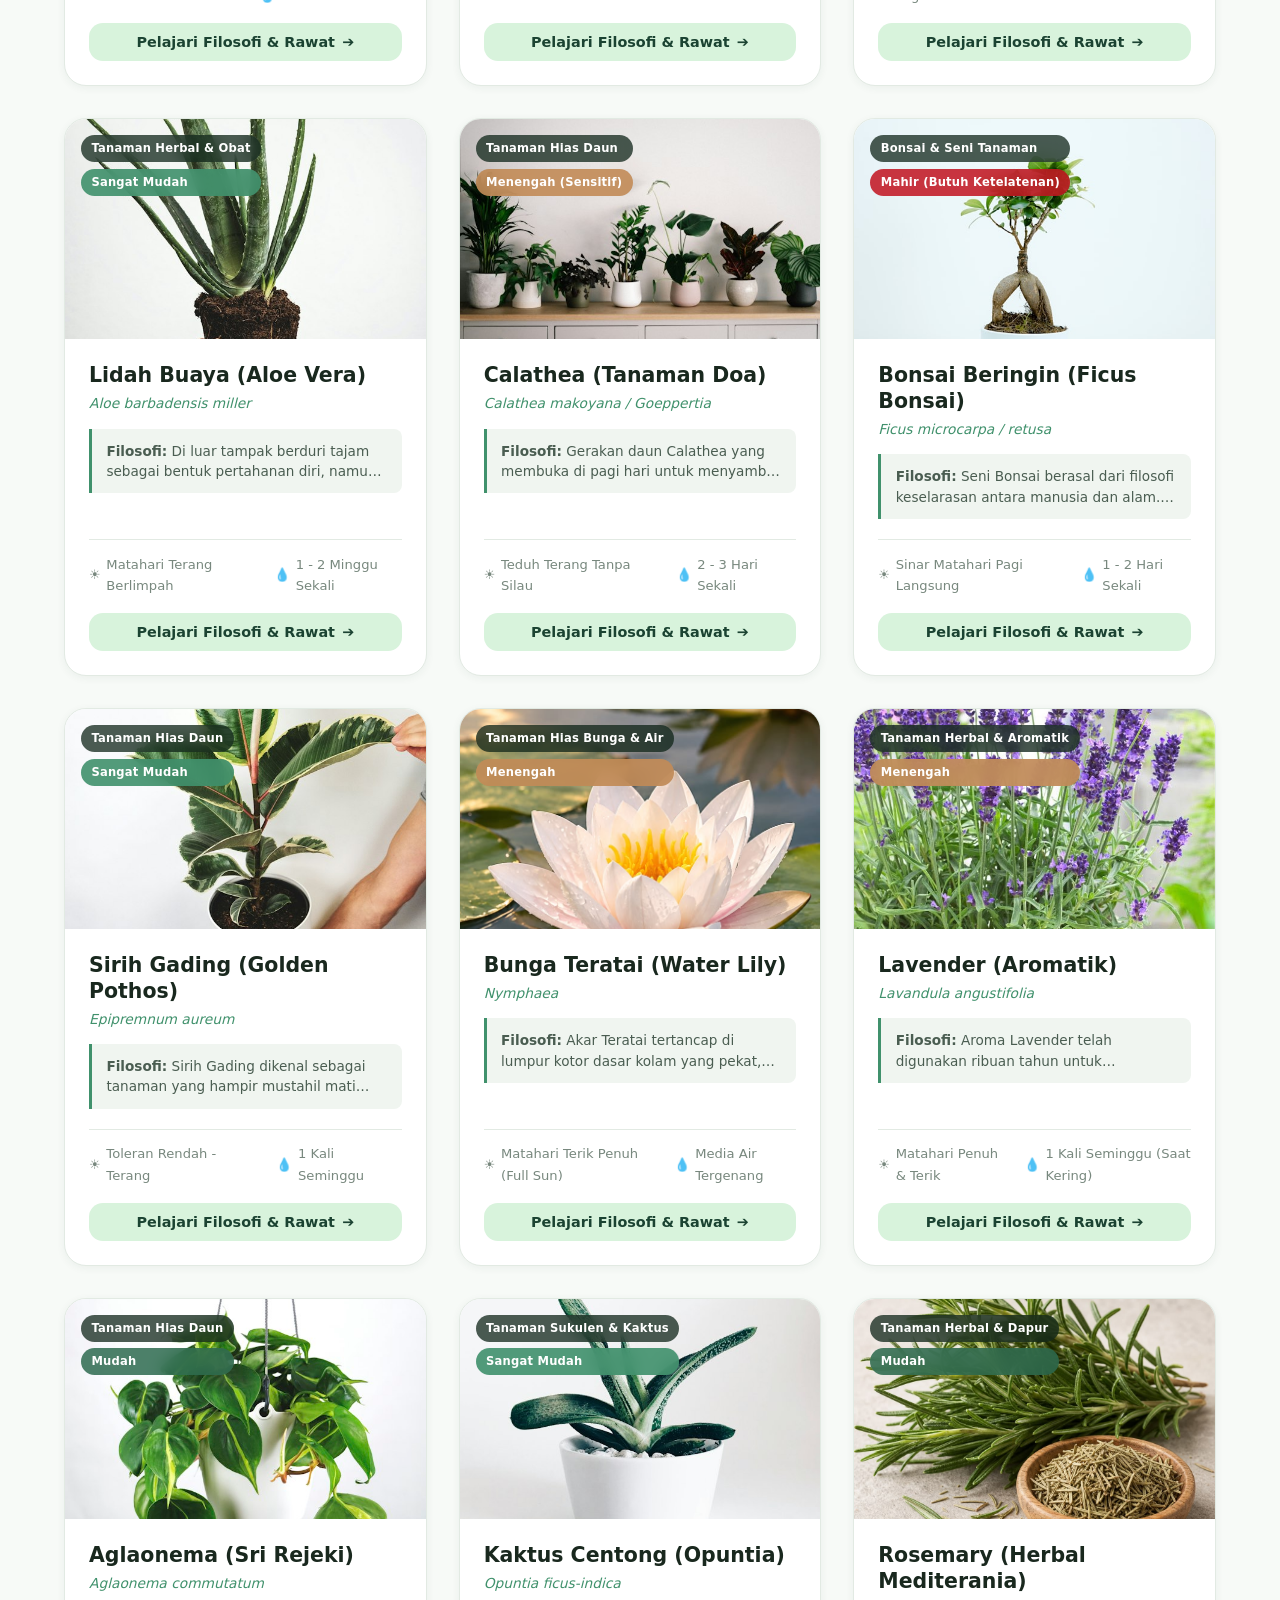
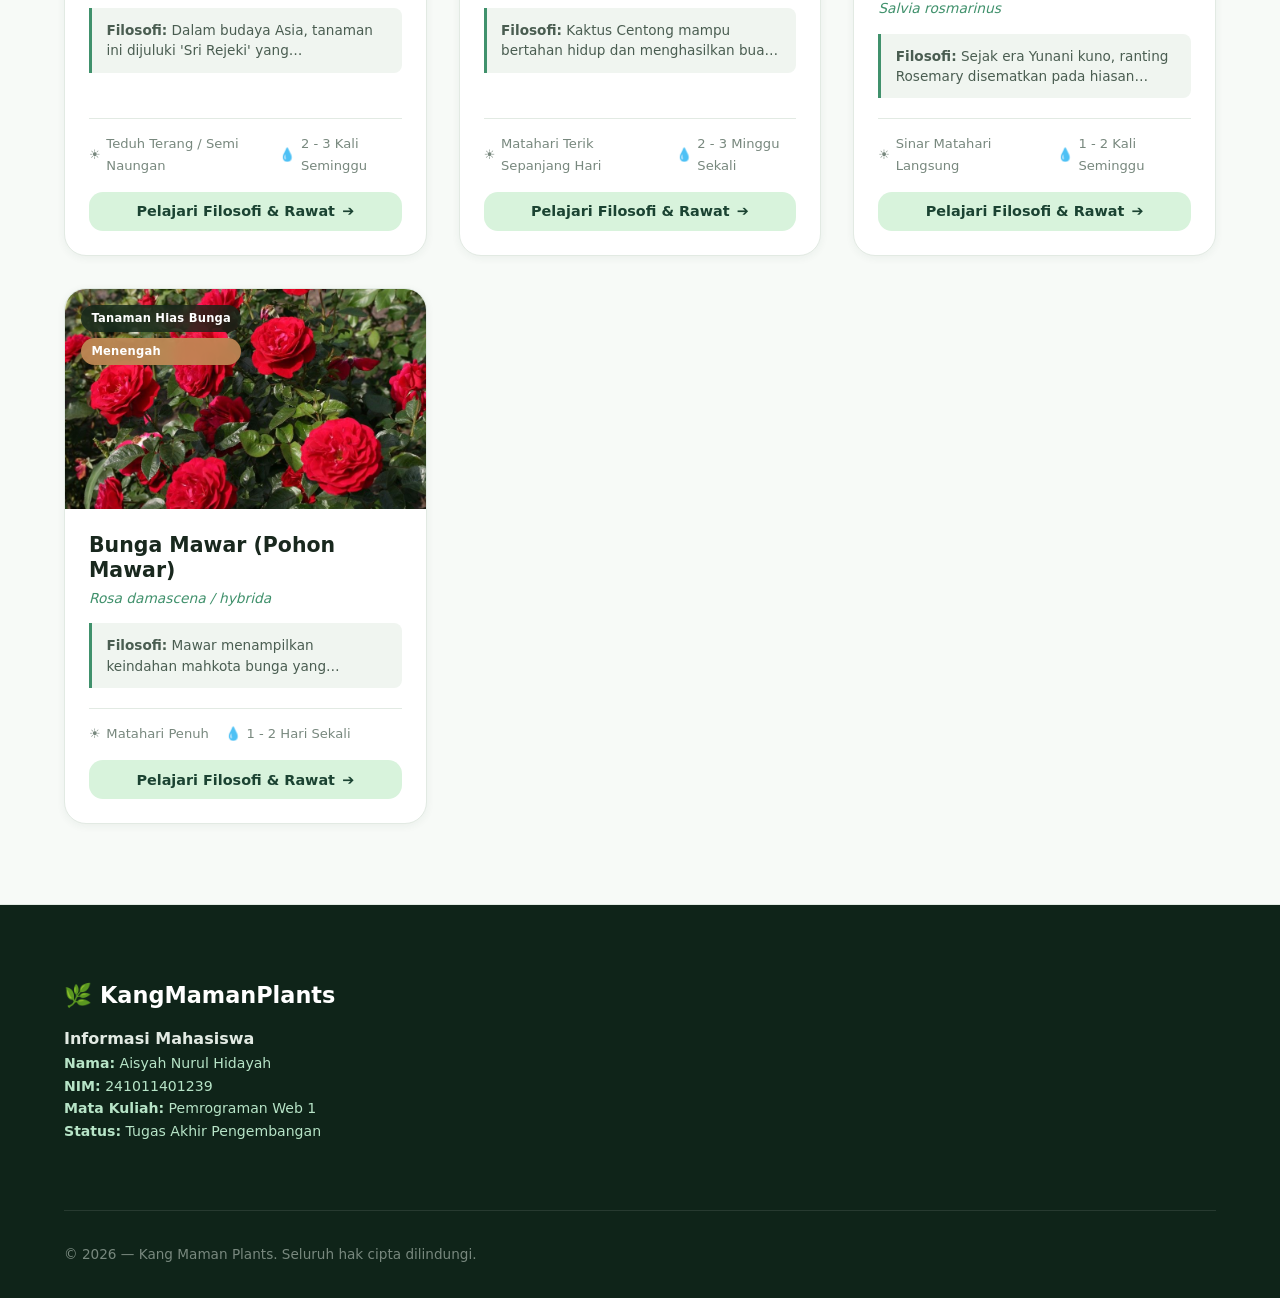
==== commit 75860d85: "tambahin gambar" ====
--- a/katalog.html
+++ b/katalog.html
@@ -60,9 +60,6 @@
       <div class="container">
         <div class="section-header">
           <span class="section-tag">Katalog Botani Lengkap</span>
-          <p class="section-subtitle">
-            Telusuri jenis tanaman berdasarkan karakteristik daun, bunga, sukulen, maupun rempah herbal. Temukan filosofi simbolis dan tata cara merawatnya.
-          </p>
         </div>
 
         <!-- Area Kontrol & Penyaringan -->
